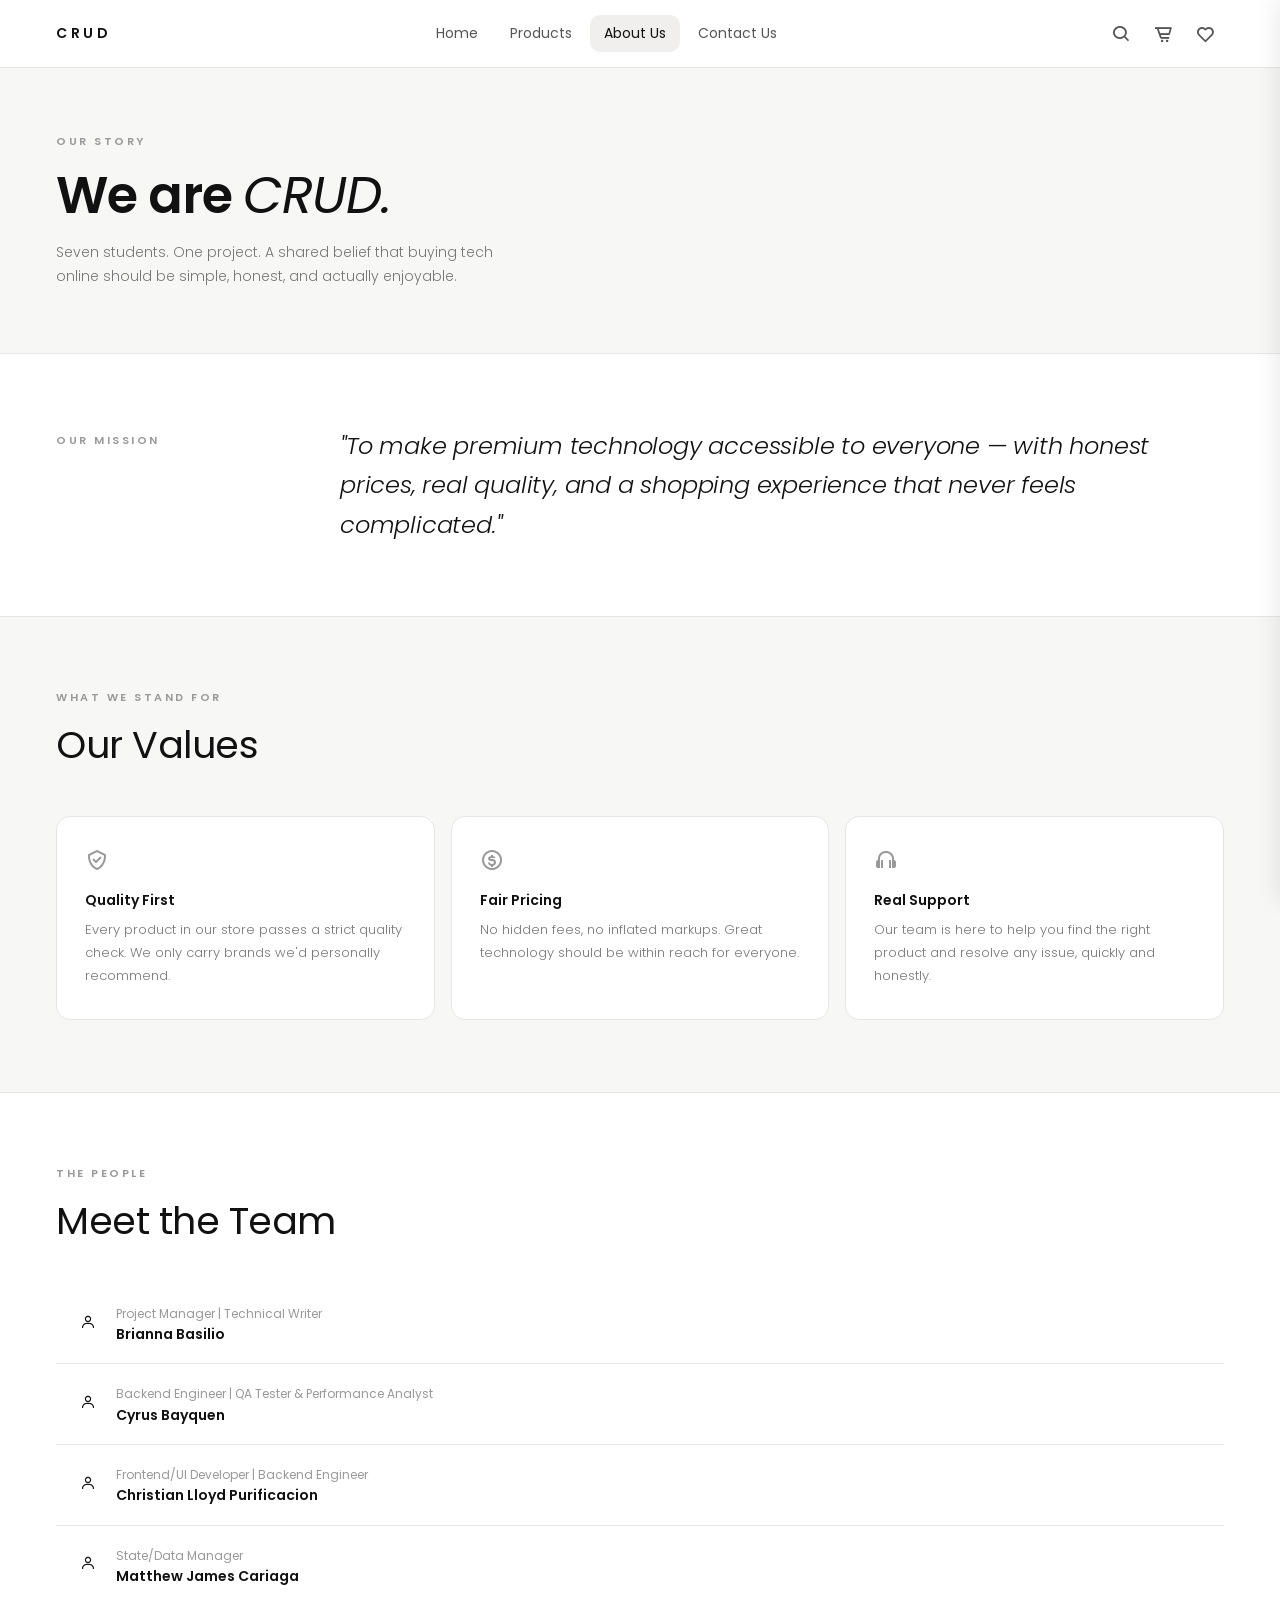
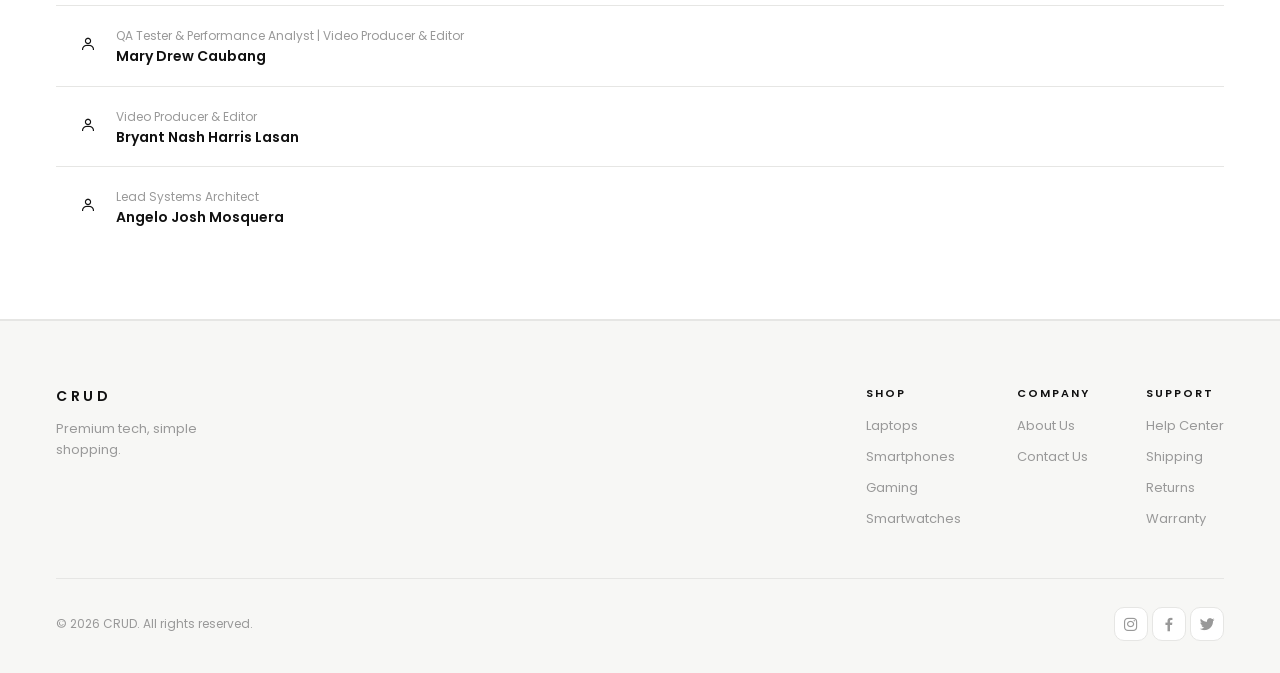
==== crud_store/about.html @ bd0807c9 "Add files via upload" ====
<!DOCTYPE html>
<html lang="en">
<head>
    <meta charset="UTF-8">
    <meta name="viewport" content="width=device-width, initial-scale=1.0">
    <title>About Us — CRUD Tech Store</title>
    <link href="https://fonts.googleapis.com/css2?family=Poppins:ital,wght@0,300;0,400;0,500;0,600;1,400&display=swap" rel="stylesheet">
    <link href='https://unpkg.com/boxicons@2.1.4/css/boxicons.min.css' rel='stylesheet'>
    <link rel="stylesheet" href="style.css">
</head>
<body>

    <style>
        .logo-hint { position:fixed; bottom:24px; left:50%; transform:translateX(-50%); background:#111111; color:#ffffff; font-size:11px; font-weight:500; padding:8px 18px; border-radius:20px; letter-spacing:0.5px; opacity:0; transition:opacity 0.3s; pointer-events:none; z-index:999; }
        .logo-hint.show { opacity:1; }
        /* ══ NAV WISHLIST ICON & BADGE ══ */
        .wish-wrap { position: relative; display: flex; align-items: center; }
        .wishlist-badge {
            position: absolute;
            background: #111111; color: #ffffff;
            font-size: 10px; font-weight: 600;
            width: 16px; height: 16px;
            border-radius: 50%;
            display: none; align-items: center; justify-content: center;
        }

        /* ══ WISHLIST DRAWER STRUCTURAL LAYOUT ══ */
        .wishlist-drawer {
            position: fixed; top: 0; right: -360px;
            width: 360px; height: 100vh;
            background: #ffffff; z-index: 1001;
            box-shadow: -5px 0 25px rgba(0,0,0,0.06);
            transition: right 0.4s cubic-bezier(0.16, 1, 0.3, 1);
            display: flex; flex-direction: column;
            padding: 24px;
        }
        .wishlist-drawer.open { right: 0; }

        .wishlist-overlay {
            position: fixed; top: 0; left: 0;
            width: 100vw; height: 100vh;
            background: rgba(0,0,0,0.25); opacity: 0; pointer-events: none;
            z-index: 1000; transition: opacity 0.4s ease;
        }
        .wishlist-overlay.open { opacity: 1; pointer-events: auto; }

        .wish-drawer-header {
            display: flex; justify-content: space-between; align-items: center;
            border-bottom: 1px solid #f0efed; padding-bottom: 16px; margin-bottom: 16px;
        }
        .wish-drawer-header h3 { font-size: 17px; font-weight: 600; color: #111; }
        .wish-drawer-close { background: none; border: none; font-size: 24px; color: #111; cursor: pointer; }

        .wish-drawer-items { flex: 1; overflow-y: auto; display: flex; flex-direction: column; gap: 16px; }

        /* ══ DRAWER ITEM CARDS ══ */
        .wish-item { display: flex; gap: 14px; align-items: center; border-bottom: 1px solid #f9f9f9; padding-bottom: 14px; }
        .wish-item-img { width: 65px; height: 65px; border-radius: 8px; background: #f7f7f5; padding: 6px; display: flex; align-items: center; justify-content: center; }
        .wish-item-img img { max-width: 100%; max-height: 100%; object-fit: contain; }
        .wish-item-info { flex: 1; }
        .wish-item-name { font-size: 13px; font-weight: 500; color: #111; margin-bottom: 2px; line-height: 1.3; }
        .wish-item-price { font-size: 13px; font-weight: 600; color: #111; }
        .wish-item-actions { display: flex; gap: 6px; }
        .wish-action-btn { background: none; border: none; font-size: 19px; color: #888; transition: color 0.2s; cursor: pointer; }
        .wish-action-btn.add-cart:hover { color: #111111; }
        .wish-action-btn.remove-wish:hover { color: #e53935; }

        .wish-empty { display: flex; flex-direction: column; align-items: center; justify-content: center; height: 80%; color: #b3b3b3; text-align: center; gap: 10px; }
        .wish-empty i { font-size: 44px; }
        .wish-empty p { font-size: 14px; font-weight: 400; color: #666; }
    </style>

    <!-- ══ NAVBAR ══ -->
    <nav class="navbar" id="navbar">
        <p class="logo" id="logo-trigger">CRUD</p>
        <div class="nav-links">
            <a href="index.html" class="nav-link">Home</a>
            <a href="products.html" class="nav-link">Products</a>
            <a href="about.html" class="nav-link" style="color:#111111; background:#f0efed;">About Us</a>
            <a href="contact.html" class="nav-link">Contact Us</a>
        </div>
        <div class="nav-icons">
            <a href="#" aria-label="Search" id="search-trigger"><i class='bx bx-search'></i></a>
            
            <a href="#" aria-label="Cart" class="cart-wrap" id="cart-trigger">
                <i class='bx bx-cart-alt'></i>
                <span class="cart-badge" id="cart-counter">0</span>
            </a>
            
            <a href="#" aria-label="Wishlist" class="wish-wrap" id="wishlist-trigger">
                <i class='bx bx-heart'></i>
                <span class="wishlist-badge" id="wishlist-counter">0</span>
            </a>
        </div>
    </nav>

    <div class="logo-hint" id="logo-hint"></div>

    <div class="page-wrap">

        <!-- ══ PAGE HEADER ══ -->
        <div class="page-header">
            <p class="eyebrow">Our Story</p>
            <h1>We are <em>CRUD.</em></h1>
            <p>Seven students. One project. A shared belief that buying tech online should be simple, honest, and actually enjoyable.</p>
        </div>

        <!-- ══ MISSION ══ -->
        <div class="mission">
            <span class="mission-label">Our Mission</span>
            <p class="mission-text">"To make premium technology accessible to everyone — with honest prices, real quality, and a shopping experience that never feels complicated."</p>
        </div>

        <!-- ══ VALUES ══ -->
        <section class="values">
            <p class="section-eyebrow">What We Stand For</p>
            <h2 class="section-title">Our Values</h2>
            <div class="values-row">
                <div class="val-card">
                    <i class='bx bx-check-shield'></i>
                    <h3>Quality First</h3>
                    <p>Every product in our store passes a strict quality check. We only carry brands we'd personally recommend.</p>
                </div>
                <div class="val-card">
                    <i class='bx bx-dollar-circle'></i>
                    <h3>Fair Pricing</h3>
                    <p>No hidden fees, no inflated markups. Great technology should be within reach for everyone.</p>
                </div>
                <div class="val-card">
                    <i class='bx bx-headphone'></i>
                    <h3>Real Support</h3>
                    <p>Our team is here to help you find the right product and resolve any issue, quickly and honestly.</p>
                </div>
            </div>
        </section>

        <!-- ══ TEAM ══ -->
        <section class="team">
            <p class="section-eyebrow">The People</p>
            <h2 class="section-title">Meet the Team</h2>
            <div class="team-row">

                <div class="member-card">
                    <div class="member-photo"><i class='bx bx-user'></i></div>
                    <div class="member-info">
                        <p class="member-role">Project Manager | Technical Writer</p>
                        <p class="member-name">Brianna Basilio</p>
                    </div>
                </div>

                <div class="member-card">
                    <div class="member-photo"><i class='bx bx-user'></i></div>
                    <div class="member-info">
                        <p class="member-role">Backend Engineer | QA Tester & Performance Analyst</p>
                        <p class="member-name">Cyrus Bayquen</p>
                    </div>
                </div>

                <div class="member-card">
                    <div class="member-photo"><i class='bx bx-user'></i></div>
                    <div class="member-info">
                        <p class="member-role">Frontend/UI Developer | Backend Engineer</p>
                        <p class="member-name">Christian Lloyd Purificacion</p>
                    </div>
                </div>

                <div class="member-card">
                    <div class="member-photo"><i class='bx bx-user'></i></div>
                    <div class="member-info">
                        <p class="member-role">State/Data Manager</p>
                        <p class="member-name">Matthew James Cariaga</p>
                    </div>
                </div>

                <div class="member-card">
                    <div class="member-photo"><i class='bx bx-user'></i></div>
                    <div class="member-info">
                        <p class="member-role">QA Tester & Performance Analyst | Video Producer & Editor</p>
                        <p class="member-name">Mary Drew Caubang</p>
                    </div>
                </div>

                <div class="member-card">
                    <div class="member-photo"><i class='bx bx-user'></i></div>
                    <div class="member-info">
                        <p class="member-role">Video Producer & Editor</p>
                        <p class="member-name">Bryant Nash Harris Lasan</p>
                    </div>
                </div>

                <div class="member-card">
                    <div class="member-photo"><i class='bx bx-user'></i></div>
                    <div class="member-info">
                        <p class="member-role">Lead Systems Architect</p>
                        <p class="member-name">Angelo Josh Mosquera</p>
                    </div>
                </div>

            </div>
        </section>

        <!-- ══ FOOTER ══ -->
        <footer class="footer">
            <div class="footer-top">
                <div class="footer-brand">
                    <p class="footer-logo">CRUD</p>
                    <p class="footer-tagline">Premium tech, simple shopping.</p>
                </div>
                <div class="footer-nav">
                    <div class="footer-col">
                        <p class="footer-col-title">Shop</p>
                        <a href="#">Laptops</a>
                        <a href="#">Smartphones</a>
                        <a href="#">Gaming</a>
                        <a href="#">Smartwatches</a>
                    </div>
                    <div class="footer-col">
                        <p class="footer-col-title">Company</p>
                        <a href="about.html">About Us</a>
                        <a href="contact.html">Contact Us</a>
                    </div>
                    <div class="footer-col">
                        <p class="footer-col-title">Support</p>
                        <a href="#">Help Center</a>
                        <a href="#">Shipping</a>
                        <a href="#">Returns</a>
                        <a href="#">Warranty</a>
                    </div>
                </div>
            </div>
            <div class="footer-bottom">
                <p>© 2026 CRUD. All rights reserved.</p>
                <div class="footer-social">
                    <a href="#" aria-label="Instagram"><i class='bx bxl-instagram'></i></a>
                    <a href="#" aria-label="Facebook"><i class='bx bxl-facebook'></i></a>
                    <a href="#" aria-label="Twitter"><i class='bx bxl-twitter'></i></a>
                </div>
            </div>
        </footer>

    </div><!-- end page-wrap -->

        <script src="cart.js"></script>
    <script src="wishlist.js"></script>
    <script src="nav.js"></script>
</body>
</html>
---- crud_store/style.css ----
@import url('https://fonts.googleapis.com/css2?family=Poppins:ital,wght@0,300;0,400;0,500;0,600;1,400&display=swap');

/* ── RESET ── */
*, *::before, *::after {
margin: 0;
padding: 0;
box-sizing: border-box;
}

html { scroll-behavior: smooth; }

body {
font-family: 'Poppins', sans-serif;
background: #ffffff;
color: #111111;
line-height: 1.6;
-webkit-font-smoothing: antialiased;
}

a { text-decoration: none; color: inherit; }

/* ══════════════════════════════════════
NAVBAR
══════════════════════════════════════ */
.navbar {
position: fixed;
top: 0; left: 0;
width: 100%;
height: 68px;
z-index: 100;
display: flex;
align-items: center;
justify-content: space-between;
padding: 0 56px;
background: rgba(255, 255, 255, 0.92);
backdrop-filter: blur(16px);
border-bottom: 1px solid #e6e6e4;
transition: box-shadow 0.3s cubic-bezier(0.4, 0, 0.2, 1);
}

.navbar.scrolled {
box-shadow: 0 2px 24px rgba(0, 0, 0, 0.06);
}

.logo {
font-size: 14px;
font-weight: 600;
letter-spacing: 3.5px;
color: #111111;
}

.nav-links {
display: flex;
gap: 4px;
}

.nav-link {
font-size: 14px;
font-weight: 400;
color: #555555;
padding: 7px 14px;
border-radius: 10px;
transition: color 0.2s, background 0.2s;
}

.nav-link:hover {
color: #111111;
background: #f7f7f5;
}

.nav-icons {
display: flex;
align-items: center;
gap: 4px;
}

.nav-icons a {
width: 38px;
height: 38px;
display: flex;
align-items: center;
justify-content: center;
font-size: 20px;
color: #555555;
border-radius: 10px;
transition: color 0.2s, background 0.2s;
position: relative;
}

.nav-icons a:hover {
color: #111111;
background: #f7f7f5;
}

/* ══ NAV ICON WRAPPERS ══ */
.cart-wrap, .wish-wrap { 
position: relative; 
display: flex; 
align-items: center; 
}

/* ══ GLOBAL BADGE STYLING (Matches Products Page) ══ */
.cart-badge, .wishlist-badge {
position: absolute; 
top: -6px;        /* Match this to exactly where you want it vertically */
right: -8px;      /* Snaps right against the upper edge of the icon */
background: #111111; 
color: #ffffff;
font-size: 10px; 
font-weight: 600;
width: 16px; 
height: 16px;
border-radius: 50%;
display: none;    /* The JavaScript script handles showing this as 'flex' if count > 0 */
align-items: center; 
justify-content: center;
}


.wish-drawer-close { cursor: pointer; border: none; background: none; font-size: 24px; }

/* ══════════════════════════════════════
BANNER
══════════════════════════════════════ */
.banner {
display: grid;
grid-template-columns: 1fr 1fr;
min-height: 100vh;
padding-top: 68px;
background: #f7f7f5;
}

.banner-left {
display: flex;
flex-direction: column;
justify-content: center;
padding: 80px 56px;
border-right: 1px solid #e6e6e4;
}

.banner-eyebrow {
display: inline-block;
font-size: 11px;
font-weight: 600;
letter-spacing: 2.5px;
text-transform: uppercase;
color: #999999;
margin-bottom: 24px;
}

.banner-title {
font-family: 'Poppins', sans-serif;
font-size: clamp(48px, 5.5vw, 80px);
font-weight:bolder;
line-height: 1.05;
letter-spacing: -1px;
color: #111111;
margin-bottom: 20px;
}

.banner-title em {
font-style: italic;
font-weight: 400;
}

.banner-desc {
font-size: 15px;
font-weight: 300;
color: #555555;
max-width: 340px;
line-height: 1.7;
margin-bottom: 24px;
}

.banner-price {
font-size: 14px;
color: #999999;
margin-bottom: 36px;
}

.banner-price strong {
font-size: 22px;
font-weight: 600;
color: #111111;
}

.banner-btns {
display: flex;
gap: 12px;
align-items: center;
}

.btn-dark {
display: inline-block;
background: #111111;
color: #ffffff;
font-size: 14px;
font-weight: 500;
padding: 13px 30px;
border-radius: 10px;
letter-spacing: 0.2px;
transition: background 0.2s, transform 0.15s;
}

.btn-dark:hover {
background: #333333;
transform: translateY(-1px);
}

.btn-ghost {
display: inline-block;
color: #555555;
font-size: 14px;
font-weight: 400;
padding: 13px 24px;
border-radius: 10px;
border: 1px solid #d4d4d2;
transition: color 0.2s, border-color 0.2s, background 0.2s;
}

.btn-ghost:hover {
color: #111111;
border-color: #111111;
background: #f0efed;
}

.banner-right {
position: relative;
overflow: hidden;
}

/* ══════════════════════════════════════
PLACEHOLDER
══════════════════════════════════════ */
.banner-img-wrap {
position: absolute;
inset: 0;
background-color: #ebebea;
}

.banner-img-wrap::after {
content: 'Banner Image';
position: absolute;
top: 50%;
left: 50%;
transform: translate(-50%, -50%);
font-size: 12px;
font-weight: 500;
letter-spacing: 2px;
color: #bbbbba;
white-space: nowrap;
pointer-events: none;
}

.banner-img {
width: 100%;
height: 100%;
object-fit: cover;
display: block;
position: relative;
z-index: 1;
transition: transform 0.6s cubic-bezier(0.4, 0, 0.2, 1);
}

.banner-right:hover .banner-img { transform: scale(1.02); }

/* ══════════════════════════════════════
TRUST BAR
══════════════════════════════════════ */
.trust-bar {
display: flex;
align-items: center;
justify-content: center;
background: #ffffff;
border-bottom: 1px solid #e6e6e4;
padding: 20px 56px;
}

.trust-item {
display: flex;
align-items: center;
gap: 10px;
padding: 0 36px;
font-size: 13px;
font-weight: 400;
color: #555555;
}

.trust-item i {
font-size: 18px;
color: #999999;
}

.trust-divider {
width: 1px;
height: 28px;
background: #e6e6e4;
flex-shrink: 0;
}

/* ══════════════════════════════════════
CATEGORIES
══════════════════════════════════════ */
.categories {
padding: 88px 56px;
background: #ffffff;
}

.section-header {
display: flex;
align-items: flex-end;
justify-content: space-between;
margin-bottom: 36px;
}

.section-eyebrow {
font-size: 11px;
font-weight: 600;
letter-spacing: 2.5px;
text-transform: uppercase;
color: #999999;
margin-bottom: 8px;
}

.section-title {
font-family: 'Poppins', sans-serif;
font-size: clamp(26px, 3vw, 38px);
font-weight: 400;
letter-spacing: -0.5px;
color: #111111;
}

.view-all {
display: inline-flex;
align-items: center;
gap: 4px;
font-size: 13px;
font-weight: 500;
color: #555555;
border-bottom: 1px solid #d4d4d2;
padding-bottom: 2px;
transition: color 0.2s, border-color 0.2s;
margin-bottom: 4px;
}

.view-all i { font-size: 16px; transition: transform 0.2s; }
.view-all:hover { color: #111111; border-color: #111111; }
.view-all:hover i { transform: translateX(3px); }

/* ══════════════════════════════════════
CATEGORY GRID LAYOUT
══════════════════════════════════════ */
.cat-grid {
display: grid;
grid-template-columns: repeat(8, 1fr);
grid-template-rows: 340px 260px;
gap: 14px;
}

.cat-large  { grid-column: span 4; grid-row: span 2; }
.cat-medium { grid-column: span 4; grid-row: span 1; }
.cat-small  { grid-column: span 2; grid-row: span 1; }

/* ══════════════════════════════════════
CARD BASE
══════════════════════════════════════ */
.cat-card {
position: relative;
border-radius: 16px;
overflow: hidden;
background: #f7f7f5;
border: 1px solid #e6e6e4;
cursor: pointer;
transition: transform 0.28s cubic-bezier(0.4, 0, 0.2, 1), box-shadow 0.28s cubic-bezier(0.4, 0, 0.2, 1);
}

.cat-card:hover {
transform: translateY(-4px);
box-shadow: 0 16px 40px rgba(0, 0, 0, 0.09);
}

/* ══════════════════════════════════════
IMG PLACEHOLDER
══════════════════════════════════════ */
.cat-img-wrap {
position: absolute;
inset: 0;
background-color: #ebebea;
}

.cat-img-wrap::after {
content: 'Image';
position: absolute;
top: 50%;
left: 50%;
transform: translate(-50%, -50%);
font-size: 11px;
font-weight: 500;
letter-spacing: 2px;
text-transform: uppercase;
color: #bbbbba;
pointer-events: none;
}

.cat-img {
width: 100%;
height: 100%;
object-fit: cover;
display: block;
position: relative;
z-index: 1;
transition: transform 0.5s cubic-bezier(0.4, 0, 0.2, 1);
}

.cat-card:hover .cat-img { transform: scale(1.04); }

.cat-card::after {
content: '';
position: absolute;
inset: 0;
background: linear-gradient(
to top,
rgba(0, 0, 0, 0.52) 0%,
rgba(0, 0, 0, 0.12) 45%,
transparent 70%
);
z-index: 2;
pointer-events: none;
}

/* ══════════════════════════════════════
CARD TEXT
══════════════════════════════════════ */
.cat-info {
position: absolute;
bottom: 0;
left: 0; right: 0;
z-index: 3;
padding: 28px;
color: #ffffff;
display: flex;
flex-direction: column;
gap: 5px;
}

.cat-count {
font-size: 11px;
font-weight: 400;
letter-spacing: 0.5px;
opacity: 0.6;
}

.cat-name {
font-family: 'Poppins', sans-serif;
font-size: 22px;
font-weight: 400;
letter-spacing: -0.2px;
line-height: 1.2;
}

.cat-large .cat-name { font-size: 30px; }

.cat-link {
display: inline-flex;
align-items: center;
gap: 4px;
font-size: 12px;
font-weight: 500;
letter-spacing: 0.5px;
color: rgba(255, 255, 255, 0.65);
margin-top: 6px;
transition: color 0.2s, gap 0.2s;
}

.cat-link i { font-size: 16px; }
.cat-card:hover .cat-link { color: #ffffff; gap: 8px; }

/* ══════════════════════════════════════
FOOTER
══════════════════════════════════════ */
.footer {
background: #f7f7f5;
border-top: 1px solid #e6e6e4;
padding: 64px 56px 32px;
}

.footer-top {
display: flex;
justify-content: space-between;
gap: 48px;
padding-bottom: 48px;
border-bottom: 1px solid #e6e6e4;
margin-bottom: 28px;
}

.footer-brand {
max-width: 200px;
}

.footer-logo {
font-size: 14px;
font-weight: 600;
letter-spacing: 3.5px;
margin-bottom: 12px;
}

.footer-tagline {
font-size: 13px;
color: #999999;
line-height: 1.6;
}

.footer-nav {
display: flex;
gap: 56px;
}

.footer-col {
display: flex;
flex-direction: column;
gap: 10px;
}

.footer-col-title {
font-size: 11px;
font-weight: 600;
letter-spacing: 2px;
text-transform: uppercase;
color: #111111;
margin-bottom: 4px;
}

.footer-col a {
font-size: 13px;
color: #999999;
transition: color 0.2s;
}

.footer-col a:hover { color: #111111; }

.footer-bottom {
display: flex;
align-items: center;
justify-content: space-between;
}

.footer-bottom > p {
font-size: 12px;
color: #999999;
}

.footer-social {
display: flex;
gap: 4px;
}

.footer-social a {
width: 34px;
height: 34px;
display: flex;
align-items: center;
justify-content: center;
font-size: 18px;
color: #999999;
border-radius: 10px;
border: 1px solid #e6e6e4;
background: #ffffff;
transition: color 0.2s, border-color 0.2s;
}

.footer-social a:hover {
color: #111111;
border-color: #d4d4d2;
}

/* ══════════════════════════════════════
PRODUCT PAGE
══════════════════════════════════════ */

.sidebar {
width: 220px;
height: calc(100vh - 68px - 59px);
background: #f7f7f5;
border-right: 1px solid #e6e6e4;
padding: 32px 30px;
}

li {
list-style: none;
margin-bottom: 5px;
padding: 7px 15px;
border-radius: 10px;
}

.sidebar li.active{
background-color: #ebebeb;
font-weight: 500;
color: #111111;
}

.sidebar li.active a{
font-weight: 700;
color: #111111;
}

li:hover {
background-color: #ebebeb;
transition: background-color 0.3s ease;
font-weight: 500;
transition: font-weight 0.3s ease;
}

li a { font-size: 13px; color: #4e4e4e;}

.cat {
font-size: 13px;
font-weight: 600;
letter-spacing: 2px;
text-transform: uppercase;
color: #999999;
margin-bottom: 20px;
}

.parent {
display: grid;
grid-template-columns: 220px auto;
grid-template-rows: 68px auto 59px;
}

.div1 {
grid-column: span 2 / span 2;
position: fixed;
z-index: 100;
}

.div2 {
grid-column: 1;
grid-row: 2;
grid-row-start: 2;
position: fixed;
margin-top: 68px;
z-index: 50;
}

.div3 {
grid-column: span 2 / span 2;
grid-column-start: 1;
grid-row-start: 3;
position: fixed;
bottom: 0;
width: 100%;
z-index: 100;
}

.div4 {
grid-column: 2;
grid-row: 2;
grid-column-start: 2;
grid-row-start: 2;
padding: 30px 50px;
}

/* ══════════════════════════════════════
PRODUCT BODY
══════════════════════════════════════ */
.topbar {
display: flex;
align-items: flex-start;
justify-content: space-between;
margin-bottom: 24px;
gap: 16px;
flex-wrap: wrap;
}

.topbar-right {
display: flex;
align-items: center;
gap: 8px;
flex-wrap: wrap;
}

.topbar-left h1 {
font-size: 20px;
font-weight: 400;
letter-spacing: -0.3px;
color: #111111;
}

.topbar-left p {
font-size: 13px;
color: #999999;
margin-top: 2px;
}

.search-box {
display: flex;
align-items: center;
gap: 7px;
background: #f7f7f5;
border: 1px solid #e6e6e4;
border-radius: 9px;
padding: 8px 13px;
transition: border-color 0.18s;
}

.search-box input {
border: none;
background: transparent;
outline: none;
font-family: 'Poppins', sans-serif;
font-size: 13px;
color: #111111;
width: 180px;
}

.sort-select {
font-family: 'Poppins', sans-serif;
font-size: 13px;
color: #555555;
background: #f7f7f5;
border: 1px solid #e6e6e4;
border-radius: 9px;
padding: 8px 30px 8px 12px;
outline: none;
cursor: pointer;
appearance: none;
background-repeat: no-repeat;
background-position: right 10px center;
transition: border-color 0.18s;
}

.bx-chevron-down {
font-size: 16px;
color: #000000;
}

/* ══════════════════════════════════════
PRODUCT FOOTER
══════════════════════════════════════ */
.product-footer {
background: #f7f7f5;
border-top: 1px solid #e6e6e4;
padding: 12px 56px 12px;
}

.footer-bottom.product {
display: flex;
align-items: center;
justify-content: space-between;
}

.footer-bottom.product > p {
font-size: 12px;
color: #999999;
}

.footer-social.product {
display: flex;
gap: 4px;
}

.footer-social.product a {
width: 34px;
height: 34px;
display: flex;
align-items: center;
justify-content: center;
font-size: 18px;
color: #999999;
border-radius: 10px;
border: 1px solid #e6e6e4;
background: #ffffff;
transition: color 0.2s, border-color 0.2s;
}

.footer-social.product a:hover {
color: #111111;
border-color: #d4d4d2;
}

/* ══════════════════════════════════════
RESULT COUNT
══════════════════════════════════════ */
.result-count {
font-size: 12.5px;
color: #bbbbba;
margin-bottom: 16px;
display: block;
}

/* Product grid */
.product-grid {
display: grid;
grid-template-columns: repeat(auto-fill, minmax(200px, 1fr));
gap: 16px;
}

/* Product card */
.product-card {
border: 1px solid #e6e6e4;
border-radius: 14px;
overflow: hidden;
background: #ffffff;
cursor: pointer;
position: relative;
display: flex;
flex-direction: column;
transition: border-color 0.22s, box-shadow 0.22s, transform 0.22s;
}
.product-card:hover {
border-color: #d4d4d2;
box-shadow: 0 8px 28px rgba(0,0,0,0.07);
transform: translateY(-3px);
}

/* Badge */
.card-badge {
position: absolute; top: 11px; left: 11px; z-index: 2;
font-size: 9.5px; font-weight: 600; letter-spacing: 0.6px;
text-transform: uppercase; padding: 3px 8px; border-radius: 20px;
pointer-events: none;
}
.badge-new  { background: #111111; color: #ffffff; }
.badge-sale { background: #e8483a; color: #ffffff; }
.badge-hot  { background: #f5a623; color: #ffffff; }

/* (badge styles consolidated in navbar section above) */

.card-wish {
position: absolute; top: 9px; right: 9px; z-index: 3;
width: 30px; height: 30px; border-radius: 50%;
background: rgba(255,255,255,0.9); border: 1px solid #e6e6e4;
display: flex; align-items: center; justify-content: center;
font-size: 16px; color: #cccccc; cursor: pointer;
transition: color 0.18s, border-color 0.18s;
}
.card-wish:hover, .card-wish.active { color: #e8483a; border-color: #e8483a; }

/* Image area */
.card-img {
width: 100%; aspect-ratio: 1 / 1;
background: #f7f7f5;
display: flex; align-items: center; justify-content: center;
font-size: 60px; flex-shrink: 0; user-select: none;
transition: background 0.22s;
object-fit: contain;
overflow: hidden;
}

.card-img img {
width: 100%;
height: 100%;
object-fit: cover;
transition: transform 0.5s cubic-bezier(0.4, 0, 0.2, 1);
}

.product-card:hover .card-img { background: #f0f0ee; }

/* Card body */
.card-body {
padding: 14px 15px 15px;
display: flex; flex-direction: column; gap: 4px; flex: 1;
}
.card-cat {
font-size: 10px; font-weight: 500;
letter-spacing: 1.5px; text-transform: uppercase; color: #bbbbba;
}
.card-name {
font-size: 13.5px; font-weight: 500; color: #111111;
line-height: 1.4;
display: -webkit-box;
-webkit-box-orient: vertical;
overflow: hidden;
}
.card-stars { display: flex; align-items: center; gap: 3px; margin-top: 1px; }
.card-stars i { font-size: 11px; color: #f5a623; }
.card-stars i.empty { color: #e0e0de; }
.card-stars span { font-size: 11px; color: #bbbbba; margin-left: 2px; }

.card-footer {
display: flex; align-items: center; justify-content: space-between;
margin-top: auto; padding-top: 11px;
border-top: 1px solid #f2f2f0;
}
.card-prices { display: flex; align-items: baseline; gap: 6px; }
.card-price { font-size: 16px; font-weight: 600; color: #111111; }
.card-price-old { font-size: 12px; color: #cccccc; text-decoration: line-through; }

.card-add {
width: 32px; height: 32px;
background: #111111; color: #ffffff;
border: none; border-radius: 9px;
display: flex; align-items: center; justify-content: center;
font-size: 17px; cursor: pointer; flex-shrink: 0;
transition: background 0.18s, transform 0.14s;
}
.card-add:hover { background: #333333; }
.card-add:active { transform: scale(0.93); }

/* No results */
.no-results {
grid-column: 1 / -1;
text-align: center; padding: 80px 20px; color: #bbbbba;
}
.no-results i { font-size: 36px; display: block; margin-bottom: 10px; }
.no-results p { font-size: 14px; color: #999999; }
.no-results small { font-size: 12px; }

/* Toast */
.toast {
position: fixed; bottom: 24px; left: 50%;
transform: translateX(-50%) translateY(16px);
background: #111111; color: #ffffff;
font-size: 13px; padding: 9px 18px; border-radius: 9px;
white-space: nowrap; opacity: 0; pointer-events: none;
transition: opacity 0.2s, transform 0.2s; z-index: 999;
display: flex; align-items: center; gap: 7px;
}
.toast.show { opacity: 1; transform: translateX(-50%) translateY(0); }

/* ══════════════════════════════════════
ABOUT PAGE
══════════════════════════════════════ */
.page-wrap {
padding-top: 68px;
}

/* ── Page Header ── */
.page-header {
background: #f7f7f5;
border-bottom: 1px solid #e6e6e4;
padding: 64px 56px;
}

.page-header .eyebrow {
font-size: 11px;
font-weight: 600;
letter-spacing: 2.5px;
text-transform: uppercase;
color: #999999;
margin-bottom: 16px;
}

.page-header h1 {
font-size: clamp(32px, 4vw, 52px);
font-weight: 600;
letter-spacing: -1px;
color: #111111;
line-height: 1.1;
margin-bottom: 16px;
}

.page-header h1 em {
font-style: italic;
font-weight: 400;
}

.page-header p {
font-size: 14px;
font-weight: 300;
color: #777777;
max-width: 480px;
line-height: 1.75;
}

/* ── Mission ── */
.mission {
padding: 72px 56px;
background: #ffffff;
border-bottom: 1px solid #e6e6e4;
display: grid;
grid-template-columns: 220px 1fr;
gap: 64px;
align-items: start;
}

.mission-label {
font-size: 11px;
font-weight: 600;
letter-spacing: 2.5px;
text-transform: uppercase;
color: #999999;
padding-top: 6px;
}

.mission-text {
font-size: clamp(18px, 2vw, 24px);
font-weight: 300;
font-style: italic;
color: #111111;
line-height: 1.65;
letter-spacing: -0.2px;
}

/* ── Values ── */
.values {
padding: 72px 56px;
background: #f7f7f5;
border-bottom: 1px solid #e6e6e4;
}

.values .section-eyebrow { margin-bottom: 8px; }
.values .section-title   { margin-bottom: 40px; }

.values-row {
display: grid;
grid-template-columns: repeat(3, 1fr);
gap: 16px;
}

.val-card {
background: #ffffff;
border: 1px solid #e6e6e4;
border-radius: 14px;
padding: 32px 28px;
transition: box-shadow 0.22s, transform 0.22s;
}

.val-card:hover {
box-shadow: 0 8px 28px rgba(0,0,0,0.06);
transform: translateY(-3px);
}

.val-card i {
font-size: 24px;
color: #999999;
margin-bottom: 16px;
display: block;
}

.val-card h3 {
font-size: 14px;
font-weight: 600;
color: #111111;
margin-bottom: 8px;
}

.val-card p {
font-size: 13px;
font-weight: 300;
color: #777777;
line-height: 1.75;
}

/* ── Team ── */
.team {
padding: 72px 56px;
background: #ffffff;
border-bottom: 1px solid #e6e6e4;
}

.team .section-eyebrow { margin-bottom: 8px; }
.team .section-title   { margin-bottom: 32px; }

.team-list {
display: flex;
flex-direction: column;
border: 1px solid #e6e6e4;
border-radius: 14px;
overflow: hidden;
}

.member-card {
display: flex;
align-items: center;
gap: 20px;
padding: 18px 24px;
border-bottom: 1px solid #e6e6e4;
background: #ffffff;
transition: background 0.2s;
}

.member-card:last-child { border-bottom: none; }
.member-card:hover { background: #f7f7f5; }

.member-avatar {
width: 48px;
height: 48px;
border-radius: 50%;
display: flex;
align-items: center;
justify-content: center;
font-size: 20px;
color: #aaaaaa;
flex-shrink: 0;
border: 1px solid #e6e6e4;
}

.member-card:nth-child(1) .member-avatar { background: #eeeae6; }
.member-card:nth-child(2) .member-avatar { background: #e6eaee; }
.member-card:nth-child(3) .member-avatar { background: #e6eeea; }
.member-card:nth-child(4) .member-avatar { background: #eee6ea; }
.member-card:nth-child(5) .member-avatar { background: #eaeeea; }
.member-card:nth-child(6) .member-avatar { background: #eeeae6; }
.member-card:nth-child(7) .member-avatar { background: #e6e6ee; }

.member-name {
font-size: 14px;
font-weight: 600;
color: #111111;
}

.member-role {
font-size: 12px;
font-weight: 400;
color: #999999;
margin-top: 2px;
}

/* ══════════════════════════════════════
CONTACT PAGE
══════════════════════════════════════ */
/* ── Page offset for fixed navbar ── */
.page-wrap {
padding-top: 68px;
}

/* ── Page Header ── */
.page-header {
background: #f7f7f5;
border-bottom: 1px solid #e6e6e4;
padding: 64px 56px;
}

.page-header .eyebrow {
font-size: 11px;
font-weight: 600;
letter-spacing: 2.5px;
text-transform: uppercase;
color: #999999;
margin-bottom: 16px;
}

.page-header h1 {
font-size: clamp(32px, 4vw, 52px);
font-weight: 600;
letter-spacing: -1px;
color: #111111;
line-height: 1.1;
margin-bottom: 16px;
}

.page-header h1 em {
font-style: italic;
font-weight: 400;
}

.page-header p {
font-size: 14px;
font-weight: 300;
color: #777777;
max-width: 440px;
line-height: 1.75;
}

/* ── Contact Body ── */
.contact-body {
display: grid;
grid-template-columns: 1fr 400px;
align-items: start;
border-bottom: 1px solid #e6e6e4;
}

/* ── FAQ Side ── */
.faq-side {
padding: 64px 56px;
border-right: 1px solid #e6e6e4;
}

.faq-side h2 {
font-size: 16px;
font-weight: 600;
color: #111111;
margin-bottom: 28px;
}

.faq-list {
display: flex;
flex-direction: column;
border: 1px solid #e6e6e4;
border-radius: 14px;
overflow: hidden;
}

.faq-item {
border-bottom: 1px solid #e6e6e4;
}

.faq-item:last-child { border-bottom: none; }

.faq-q {
display: flex;
justify-content: space-between;
align-items: center;
padding: 20px 24px;
cursor: pointer;
transition: background 0.2s;
gap: 16px;
}

.faq-q:hover { background: #f7f7f5; }

.faq-q span {
font-size: 14px;
font-weight: 500;
color: #111111;
}

.faq-q i {
font-size: 20px;
color: #999999;
flex-shrink: 0;
transition: transform 0.25s;
}

.faq-item.open .faq-q i { transform: rotate(45deg); }

.faq-a {
font-size: 13px;
font-weight: 300;
color: #777777;
line-height: 1.75;
max-height: 0;
overflow: hidden;
transition: max-height 0.3s ease, padding 0.3s ease;
padding: 0 24px;
}

.faq-item.open .faq-a {
max-height: 200px;
padding: 0 24px 20px;
}

/* ── Info Side ── */
.info-side {
padding: 64px 48px;
background: #f7f7f5;
}

.info-side h2 {
font-size: 16px;
font-weight: 600;
color: #111111;
margin-bottom: 28px;
}

.info-item {
display: flex;
gap: 16px;
align-items: flex-start;
margin-bottom: 28px;
padding-bottom: 28px;
border-bottom: 1px solid #e6e6e4;
}

.info-item:last-of-type {
border-bottom: none;
margin-bottom: 0;
padding-bottom: 0;
}

.info-icon {
width: 38px;
height: 38px;
background: #ffffff;
border: 1px solid #e6e6e4;
border-radius: 10px;
display: flex;
align-items: center;
justify-content: center;
font-size: 18px;
color: #555555;
flex-shrink: 0;
}

.info-text p:first-child {
font-size: 12px;
font-weight: 600;
letter-spacing: 1px;
text-transform: uppercase;
color: #999999;
margin-bottom: 4px;
}

.info-text p:last-child {
font-size: 13px;
color: #333333;
font-weight: 400;
line-height: 1.6;
}

/* ══════════════════════════════════════
RESPONSIVE
══════════════════════════════════════ */
@media (max-width: 1024px) {
.navbar { padding: 0 32px; }
.trust-bar { padding: 20px 32px; }
.categories { padding: 88px 32px; }
.footer { padding: 64px 32px 32px; }
.banner { grid-template-columns: 1fr; min-height: auto; }
.banner-left { border-right: none; border-bottom: 1px solid #e6e6e4; padding: 50px 32px 56px; }
.banner-right { height: 56vw; min-height: 280px; position: relative; }
.cat-grid {
grid-template-columns: 1fr 1fr;
grid-template-rows: 260px 240px 220px;}
.cat-large  { grid-column: span 2; grid-row: span 1; }
.cat-medium { grid-column: span 2; grid-row: span 1; }
.cat-small  { grid-column: span 1; grid-row: span 1; }
.footer-nav { gap: 32px; }
.page-header { padding: 56px 32px; }
.contact-body { grid-template-columns: 1fr; }
.form-side    { padding: 56px 32px; border-right: none; border-bottom: 1px solid #e6e6e4; }
.info-side    { padding: 48px 32px; }
.faq-section  { padding: 64px 32px; }
.page-header, .mission, .values, .team { padding-left: 32px; padding-right: 32px; }
.mission { grid-template-columns: 1fr; gap: 20px; }
}

@media (max-width: 768px) {
.navbar { padding: 0 24px; }
.nav-links { display: none; }
.trust-bar { flex-wrap: wrap; gap: 16px; padding: 20px 24px; }
.trust-item { padding: 0 16px; }
.trust-divider { display: none; }
.categories { padding: 60px 24px; }
.footer { padding: 48px 24px 24px; }
.footer-top { flex-direction: column; }
.footer-nav { flex-wrap: wrap; gap: 28px; }
.page-header  { padding: 48px 24px; }
.form-side    { padding: 48px 24px; }
.form-row     { grid-template-columns: 1fr; }
.form-group.full { grid-column: span 1; }
.info-side    { padding: 40px 24px; }
.faq-section  { padding: 56px 24px; }
.page-header, .mission, .values, .team { padding-left: 24px; padding-right: 24px; }
.values-row { grid-template-columns: 1fr; }
.team-row   { grid-template-columns: repeat(2, 1fr); }
}

@media (max-width: 560px) {
.cat-grid {
grid-template-columns: 1fr;
grid-template-rows: repeat(4, 220px);
gap: 12px;
}
.cat-large, .cat-medium, .cat-small { grid-column: span 1; }
.section-header { flex-direction: column; align-items: flex-start; gap: 12px; }
}

/* ══════════════════════════════════════════════
   CART DRAWER
   ══════════════════════════════════════════════ */
.cart-overlay {
    position: fixed; inset: 0;
    background: rgba(0,0,0,0.35);
    opacity: 0; pointer-events: none;
    z-index: 1200;
    transition: opacity 0.35s ease;
}
.cart-overlay.show { opacity: 1; pointer-events: auto; }

.cart-drawer {
    position: fixed; top: 0; right: -400px;
    width: 380px; height: 100vh;
    background: #ffffff; z-index: 1201;
    box-shadow: -5px 0 30px rgba(0,0,0,0.10);
    transition: right 0.4s cubic-bezier(0.16, 1, 0.3, 1);
    display: flex; flex-direction: column;
}
.cart-drawer.show { right: 0; }

.cart-header {
    display: flex; align-items: center; justify-content: space-between;
    padding: 22px 24px 18px;
    border-bottom: 1px solid #f0efed;
    flex-shrink: 0;
}
.cart-header h3 { font-size: 16px; font-weight: 600; color: #111; }
.cart-close {
    background: none; border: none; font-size: 24px; color: #999;
    cursor: pointer; display: flex; align-items: center; transition: color 0.2s;
    width: 32px; height: 32px; justify-content: center; border-radius: 8px;
}
.cart-close:hover { background: #f7f7f5; color: #111; }

.cart-body {
    flex: 1; overflow-y: auto; padding: 16px 24px;
    display: flex; flex-direction: column; gap: 16px;
}

.cart-empty {
    display: flex; flex-direction: column; align-items: center;
    justify-content: center; height: 100%; gap: 10px;
    color: #bbb; text-align: center; padding: 60px 20px;
}
.cart-empty i { font-size: 44px; }
.cart-empty p { font-size: 14px; color: #666; font-weight: 400; }
.cart-empty small { font-size: 12px; color: #aaa; }

.cart-item {
    display: flex; gap: 14px; align-items: flex-start;
    border-bottom: 1px solid #f5f5f5; padding-bottom: 16px;
}
.cart-item:last-child { border-bottom: none; padding-bottom: 0; }

.cart-item-img {
    width: 64px; height: 64px; flex-shrink: 0;
    background: #f7f7f5; border-radius: 10px; padding: 6px;
    display: flex; align-items: center; justify-content: center; overflow: hidden;
}
.cart-item-img img { max-width: 100%; max-height: 100%; object-fit: contain; }

.cart-item-info { flex: 1; min-width: 0; }
.cart-item-name {
    font-size: 13px; font-weight: 500; color: #111;
    line-height: 1.35; margin-bottom: 4px;
    overflow: hidden; text-overflow: ellipsis; white-space: nowrap;
}
.cart-item-price { font-size: 13px; font-weight: 600; color: #111; margin-bottom: 8px; }

.cart-item-qty {
    display: inline-flex; align-items: center; gap: 8px;
    background: #f7f7f5; border-radius: 8px; padding: 4px 10px;
}
.cart-item-qty span { font-size: 13px; font-weight: 500; min-width: 16px; text-align: center; }
.qty-btn {
    background: none; border: none; font-size: 14px; color: #555;
    cursor: pointer; display: flex; align-items: center; transition: color 0.15s; padding: 0;
}
.qty-btn:hover { color: #111; }

.cart-item-remove {
    background: none; border: none; font-size: 18px; color: #ccc;
    cursor: pointer; transition: color 0.2s; flex-shrink: 0;
    display: flex; align-items: center; margin-top: 2px;
}
.cart-item-remove:hover { color: #e53935; }

.cart-footer {
    padding: 18px 24px 24px;
    border-top: 1px solid #f0efed;
    flex-shrink: 0;
}
.cart-total {
    display: flex; justify-content: space-between; align-items: center;
    margin-bottom: 14px;
}
.cart-total span:first-child { font-size: 13px; color: #888; }
.cart-total span:last-child { font-size: 18px; font-weight: 600; color: #111; }

.btn-checkout {
    width: 100%; padding: 13px;
    background: #111111; color: #ffffff;
    border: none; border-radius: 11px;
    font-family: inherit; font-size: 14px; font-weight: 500;
    cursor: pointer; transition: background 0.2s;
    display: flex; align-items: center; justify-content: center; gap: 8px;
}
.btn-checkout:hover { background: #333333; }

/* ══════════════════════════════════════════════
   WISHLIST DRAWER
   ══════════════════════════════════════════════ */
.wishlist-overlay {
    position: fixed; inset: 0;
    background: rgba(0,0,0,0.35);
    opacity: 0; pointer-events: none;
    z-index: 1200;
    transition: opacity 0.35s ease;
}
.wishlist-overlay.open { opacity: 1; pointer-events: auto; }

.wishlist-drawer {
    position: fixed; top: 0; right: -400px;
    width: 360px; height: 100vh;
    background: #ffffff; z-index: 1201;
    box-shadow: -5px 0 30px rgba(0,0,0,0.10);
    transition: right 0.4s cubic-bezier(0.16, 1, 0.3, 1);
    display: flex; flex-direction: column;
    padding: 0;
}
.wishlist-drawer.open { right: 0; }

.wish-drawer-header {
    display: flex; justify-content: space-between; align-items: center;
    padding: 22px 24px 18px;
    border-bottom: 1px solid #f0efed;
    flex-shrink: 0;
}
.wish-drawer-header h3 { font-size: 16px; font-weight: 600; color: #111; }
.wish-drawer-close {
    background: none; border: none; font-size: 24px; color: #999;
    cursor: pointer; display: flex; align-items: center; transition: color 0.2s;
    width: 32px; height: 32px; justify-content: center; border-radius: 8px;
}
.wish-drawer-close:hover { background: #f7f7f5; color: #111; }

.wish-drawer-items {
    flex: 1; overflow-y: auto; padding: 16px 24px;
    display: flex; flex-direction: column; gap: 16px;
}

.wish-item { display: flex; gap: 14px; align-items: center; border-bottom: 1px solid #f5f5f5; padding-bottom: 14px; }
.wish-item:last-child { border-bottom: none; padding-bottom: 0; }
.wish-item-img { width: 64px; height: 64px; flex-shrink: 0; border-radius: 10px; background: #f7f7f5; padding: 6px; display: flex; align-items: center; justify-content: center; overflow: hidden; }
.wish-item-img img { max-width: 100%; max-height: 100%; object-fit: contain; }
.wish-item-info { flex: 1; min-width: 0; }
.wish-item-name { font-size: 13px; font-weight: 500; color: #111; line-height: 1.35; margin-bottom: 4px; overflow: hidden; text-overflow: ellipsis; white-space: nowrap; }
.wish-item-price { font-size: 13px; font-weight: 600; color: #111; }
.wish-item-actions { display: flex; gap: 4px; flex-shrink: 0; }
.wish-action-btn { background: none; border: none; font-size: 20px; color: #bbb; transition: color 0.2s, background 0.2s; cursor: pointer; display: flex; align-items: center; padding: 6px; border-radius: 6px; }
.wish-action-btn.add-cart:hover { color: #111; background: #f0efed; }
.wish-action-btn.remove-wish:hover { color: #e53935; background: #fce4ec; }

.wish-empty { display: flex; flex-direction: column; align-items: center; justify-content: center; min-height: 200px; color: #bbb; text-align: center; gap: 10px; padding: 40px 20px; }
.wish-empty i { font-size: 44px; }
.wish-empty p { font-size: 14px; font-weight: 400; color: #666; }

/* ══════════════════════════════════════════════
   SEARCH OVERLAY
   ══════════════════════════════════════════════ */
.search-overlay {
    position: fixed; inset: 0;
    background: rgba(17,17,17,0.65);
    backdrop-filter: blur(8px);
    z-index: 2000;
    display: flex; align-items: flex-start; justify-content: center;
    padding-top: 120px;
    opacity: 0; pointer-events: none;
    transition: opacity 0.25s ease;
}
.search-overlay.open { opacity: 1; pointer-events: auto; }

.search-overlay-inner {
    width: 100%; max-width: 600px; padding: 0 24px;
    transform: translateY(-12px);
    transition: transform 0.25s ease;
}
.search-overlay.open .search-overlay-inner { transform: translateY(0); }

.search-overlay-bar {
    display: flex; align-items: center; gap: 12px;
    background: #ffffff; border-radius: 14px;
    padding: 14px 18px;
    box-shadow: 0 20px 60px rgba(0,0,0,0.25);
}
.search-overlay-bar i { font-size: 22px; color: #aaa; flex-shrink: 0; }
.search-overlay-bar input {
    flex: 1; border: none; outline: none;
    font-family: 'Poppins', sans-serif; font-size: 16px;
    color: #111; background: transparent;
}
.search-overlay-bar input::placeholder { color: #bbb; }
.search-overlay-close {
    background: #f0efed; border: none; width: 32px; height: 32px;
    border-radius: 8px; display: flex; align-items: center; justify-content: center;
    font-size: 20px; color: #555; cursor: pointer; flex-shrink: 0;
    transition: background 0.2s, color 0.2s;
}
.search-overlay-close:hover { background: #e0e0de; color: #111; }

.search-overlay-hint {
    margin-top: 14px; text-align: center;
    font-size: 12px; color: rgba(255,255,255,0.5);
    letter-spacing: 0.3px;
}
.search-overlay-hint kbd {
    background: rgba(255,255,255,0.15); border-radius: 4px;
    padding: 2px 6px; font-family: inherit; font-size: 11px;
}

/* ══════════════════════════════════════════════
   LOGO HINT (shared)
   ══════════════════════════════════════════════ */
.logo-hint {
    position: fixed; bottom: 24px; left: 50%; transform: translateX(-50%);
    background: #111111; color: #ffffff;
    font-size: 11px; font-weight: 500;
    padding: 8px 18px; border-radius: 20px; letter-spacing: 0.5px;
    opacity: 0; transition: opacity 0.3s; pointer-events: none; z-index: 999;
}
.logo-hint.show { opacity: 1; }
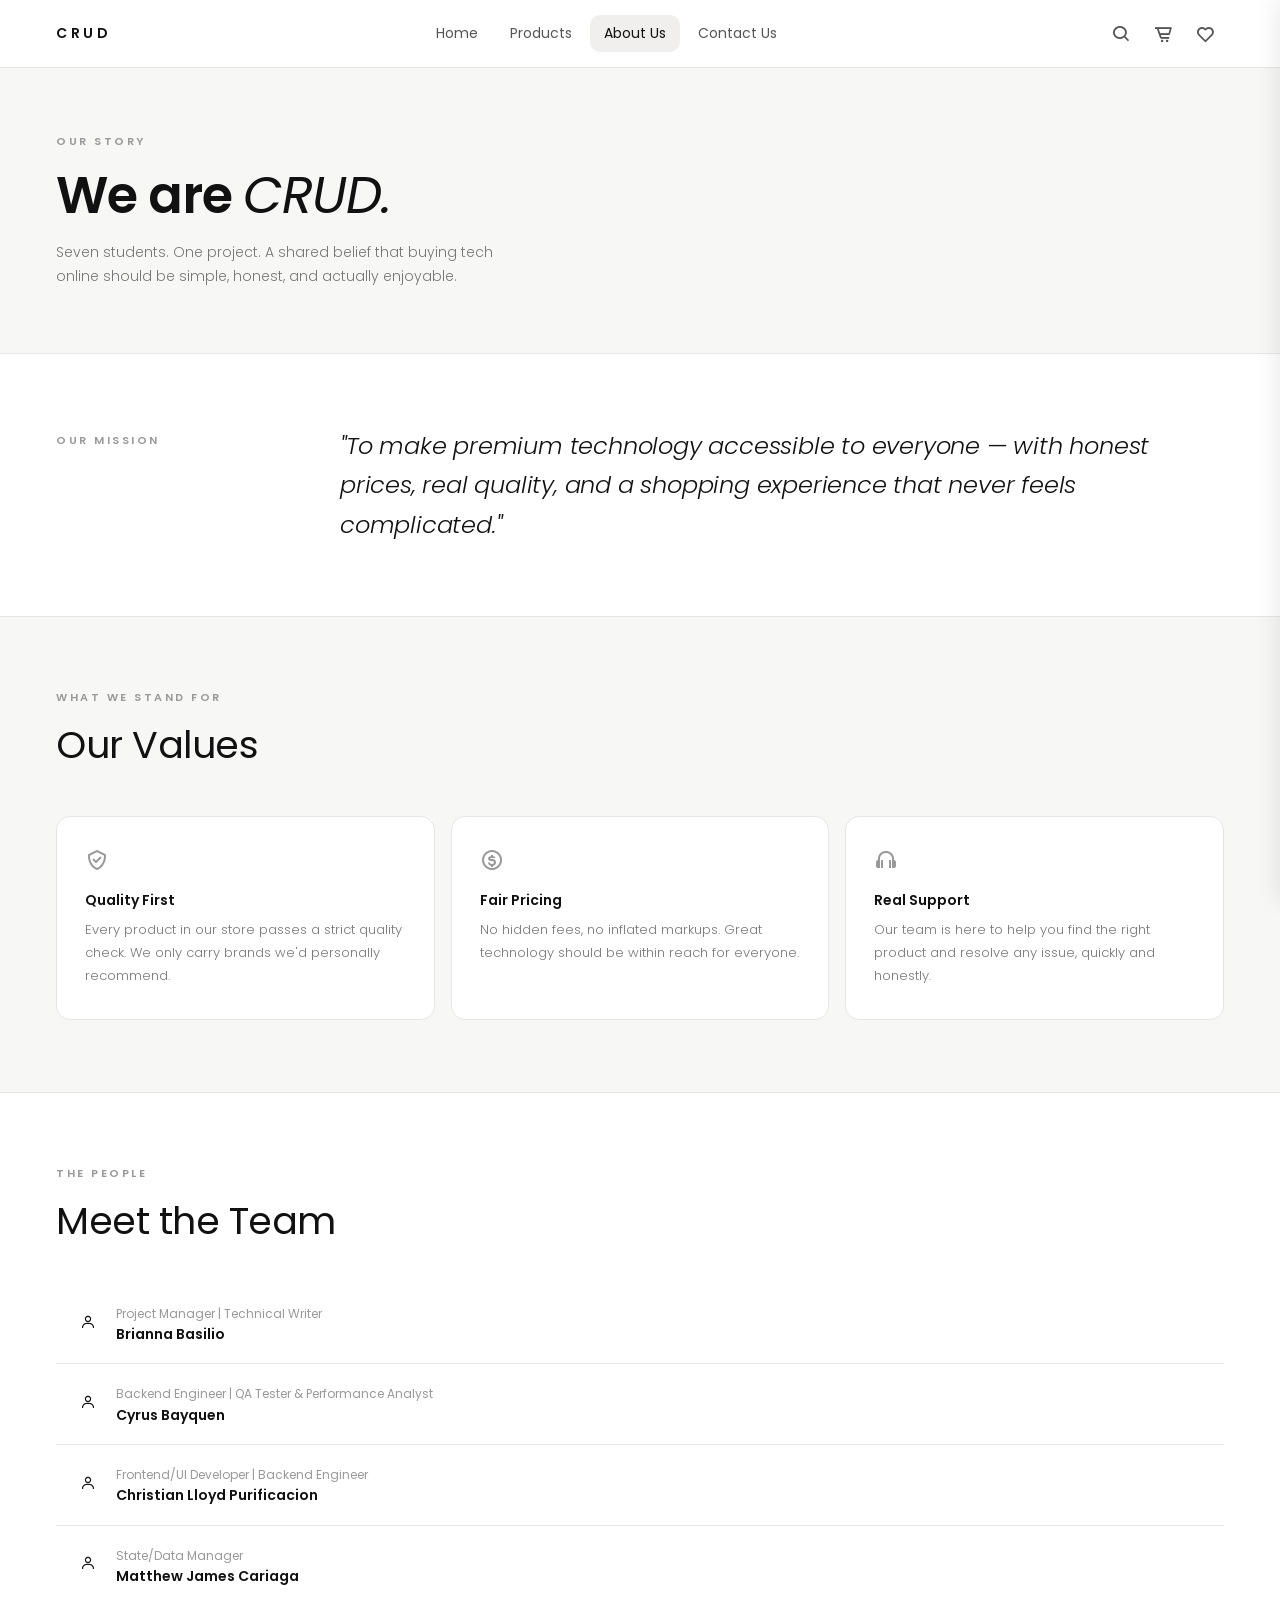
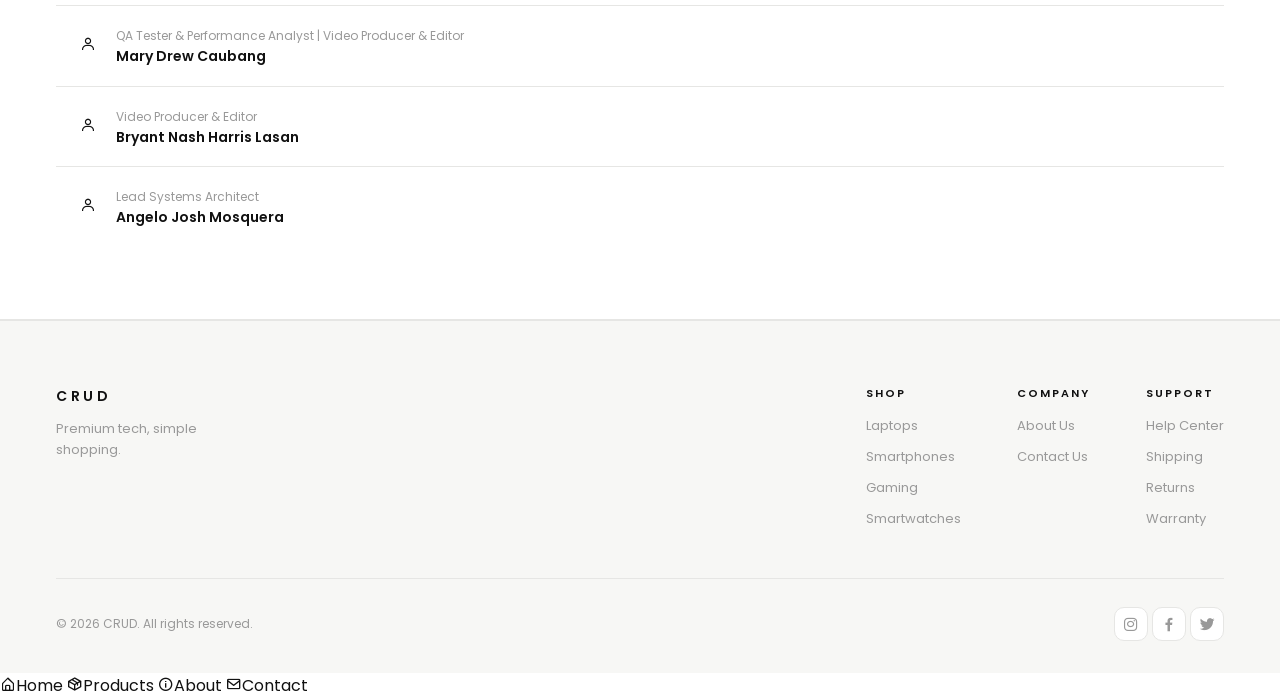
==== commit 611c0030: "Update about.html" ====
--- a/crud_store/about.html
+++ b/crud_store/about.html
@@ -243,5 +243,13 @@
         <script src="cart.js"></script>
     <script src="wishlist.js"></script>
     <script src="nav.js"></script>
+
+    <!-- ══ MOBILE BOTTOM NAV ══ -->
+    <nav class="mobile-bottom-nav">
+        <a href="index.html"><i class='bx bx-home-alt'></i>Home</a>
+        <a href="products.html"><i class='bx bx-package'></i>Products</a>
+        <a href="about.html" class="active"><i class='bx bx-info-circle'></i>About</a>
+        <a href="contact.html"><i class='bx bx-envelope'></i>Contact</a>
+    </nav>
 </body>
 </html>
